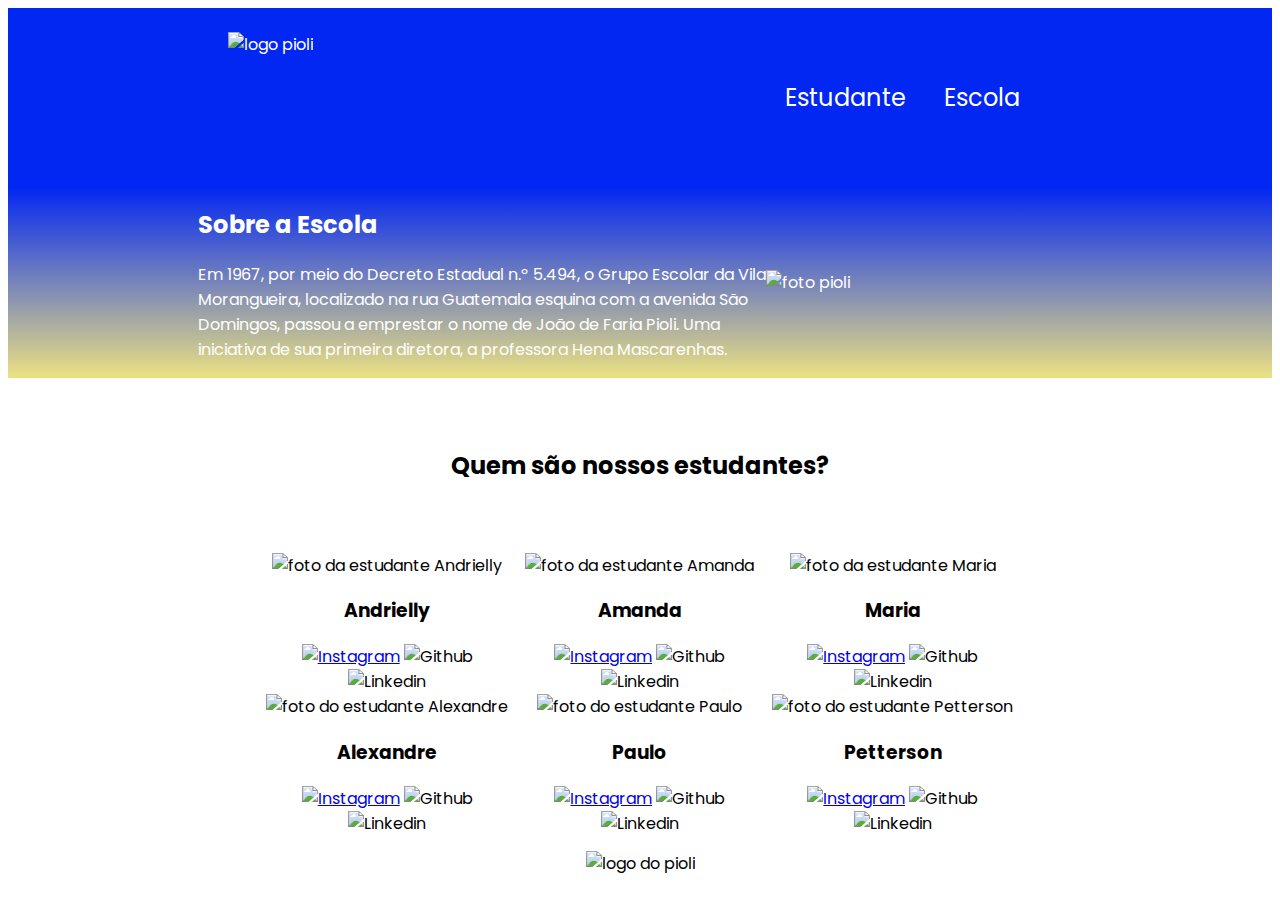
==== index.html @ d15a7394 "kkkk" ====
<!DOCTYPE html>
<html lang="en">
<head>
	<meta charset="utf-8">
	<meta name="viewport" content="width=device-width, initial-scale=1.0">
	<title>Pioli</title>
	<style type="text/css">
		body {
			font-family: 'Poppins',sans-serif;

		}

		header {
			background-color: #0227F2;
			color: white;
		}

	</style>	
	<link rel="stylesheet" type="text/css" href="style.css">
	<link rel="preconnect" type="text/css" href="https:/fonts.googleapis.com">
	<link rel="preconnect" type="text/css" href="https:/fonts.gstatic.com" crossorigin>
	<link href="https://fonts.googleapis.com/css2?family=Inter:wght@700&family=Poppins:wght@400;700&display=swap" rel="stylesheet">
   	
</head>
<body>

	<header class="cabecalho">	
		<img class="cabecalho-imagem" src="./img/logo pioli.png" alt="logo pioli">
	  <ul class="cabecalho-lista-item">
	  	<li class="cabecalho-lista-item">Estudante</li>
	  	<li class="cabecalho-lista-item">Escola</li>
	  </ul>
	  </header>	

	  <section class="escola">
	  	<div class="escola-conteudo">
	  	<h2 class="escola-titulo">Sobre a Escola</h2>
	  	<p class="escola-texto-um">Em 1967, por meio do Decreto Estadual n.º 5.494, o Grupo Escolar da Vila Morangueira, localizado na rua Guatemala esquina com a avenida São Domingos, passou a emprestar o nome de João de Faria Pioli. Uma iniciativa de sua primeira diretora, a professora Hena Mascarenhas.</p>
	  	</div>

	  	<img class="escola-imagem" src="./img/foto pioli.png" alt="foto pioli">
	  </section>

	  <section class="estudante">
	  	<h2 class="estudante-titulo">Quem são nossos estudantes?</h2>
	<div class="estudante-todos"> 
		<span></span>
	  <div class="estudante-div">
	  	<img class="estudante-imagem" src="./img/Andrielly.png" alt="foto da estudante Andrielly">
	  	<h3 class="estudante-nome">Andrielly</h3>
	  	<a href="https://www.instagram.com/andrielly_sg/" target="_blank"><img class="estudante-icone" src="./img/instagram.png" alt="Instagram"></a>
	  	<img class="estudante-icone" src="./img/github.png" alt="Github">
	  	<img class="estudante-icone" src="./img/linkedin.png" alt="Linkedin">
	  </div>

	  <div class="estudante-div">
	  	<img class="estudante-imagem" src="./img/amanda.png" alt="foto da estudante Amanda">
	  	<h3 class="estudante-nome">Amanda</h3>
	  	<a href="https://www.instagram.com/aamandaacv/" target="_blank"><img class="estudante-icone" src="./img/instagram.png" alt="Instagram"></a>
	  	<img class="estudante-icone" src="./img/github.png" alt="Github">
	  	<img class="estudante-icone" src="./img/linkedin.png" alt="Linkedin">
	  </div>

	  <div class="estudante-div">
	  	<img class="estudante-imagem" src="./img/maria.png" alt="foto da estudante Maria">
	  	<h3 class="estudante-nome">Maria</h3>
	  	<a href="https://www.instagram.com/duda_noriss/" target="_blank"><img class="estudante-icone" src="./img/instagram.png" alt="Instagram"></a>
	  	<img class="estudante-icone" src="./img/github.png" alt="Github">
	  	<img class="estudante-icone" src="./img/linkedin.png" alt="Linkedin">
	  </div>	  
	  <span></span>
	  <div class="estudante-div">
	  	<img class="estudante-imagem" src="./img/alexandre.png" alt="foto do estudante Alexandre">
	  	<h3 class="estudante-nome">Alexandre</h3>
	  	<a href="https://www.instagram.com/xandi_souzaa/" target="_blank"><img class="estudante-icone" src="./img/instagram.png" alt="Instagram"></a>
	  	<img class="estudante-icone" src="./img/github.png" alt="Github">
	  	<img class="estudante-icone" src="./img/linkedin.png" alt="Linkedin">
	  </div>

	  <div class="estudante-div">
	  	<img class="estudante-imagem" src="./img/paulo.png" alt="foto do estudante Paulo">
	  	<h3 class="estudante-nome">Paulo</h3>
	  	<a href="https://www.instagram.com/vinicius_versan/" target="_blank"><img class="estudante-icone" src="./img/instagram.png" alt="Instagram"></a>
	  	<img class="estudante-icone" src="./img/github.png" alt="Github">
	  	<img class="estudante-icone" src="./img/linkedin.png" alt="Linkedin">
	  </div>	 

	  <div class="estudante-div">
	  	<img class="estudante-imagem" src="./img/petterson.png" alt="foto do estudante Petterson">
	  	<h3 class="estudante-nome">Petterson</h3>
	  	<a href="https://www.instagram.com/petter.rg/" target="_blank"><img class="estudante-icone" src="./img/instagram.png" alt="Instagram"></a>
	  	<img class="estudante-icone" src="./img/github.png" alt="Github">
	  	<img class="estudante-icone" src="./img/linkedin.png" alt="Linkedin">
	  </div>	  	   
	</div>  
	  </section>
	  <footer>
	  	<img src="./img/pioli letra.png" alt="logo do pioli">
	  </footer>
</body>
</html>
---- style.css ----
#0227F2
.cabecalho-imagem{
	width: 20%;
}
.cabecalho {
	background-color: #0227F2;
	color: white;
	display: flex;
	justify-content: space-around;
	padding: 24px 0;
}
.cabecalho-lista-item {
	display: inline-block;
	margin: 0 16px;
	padding: 24px 0;
	font-size: 24px;
}
.escola-imagem {
	width: 25%;
}
.escola {
	background-image: linear-gradient(#0227F2,#ECE181);
	color: white;
	display: flex;
	justify-content: center;
	align-items: center;
	padding: 24 0;
}
.escola-conteudo {
	width: 45%;
}
.estudante-imagem {
	width: 120px;
}
.estudante-icone {
	width: 24px;
}
.estudante-div {
	text-align: center;
}
.estudante-titulo {
	text-align: center;
	padding: 50px 0;
}
.estudante-todos {
	display: grid;
	grid-template-columns: 20% 20% 20% 20%;
}
 footer{
 	background-color: ;
 	padding: 15px 0;
 	text-align: center;
 }
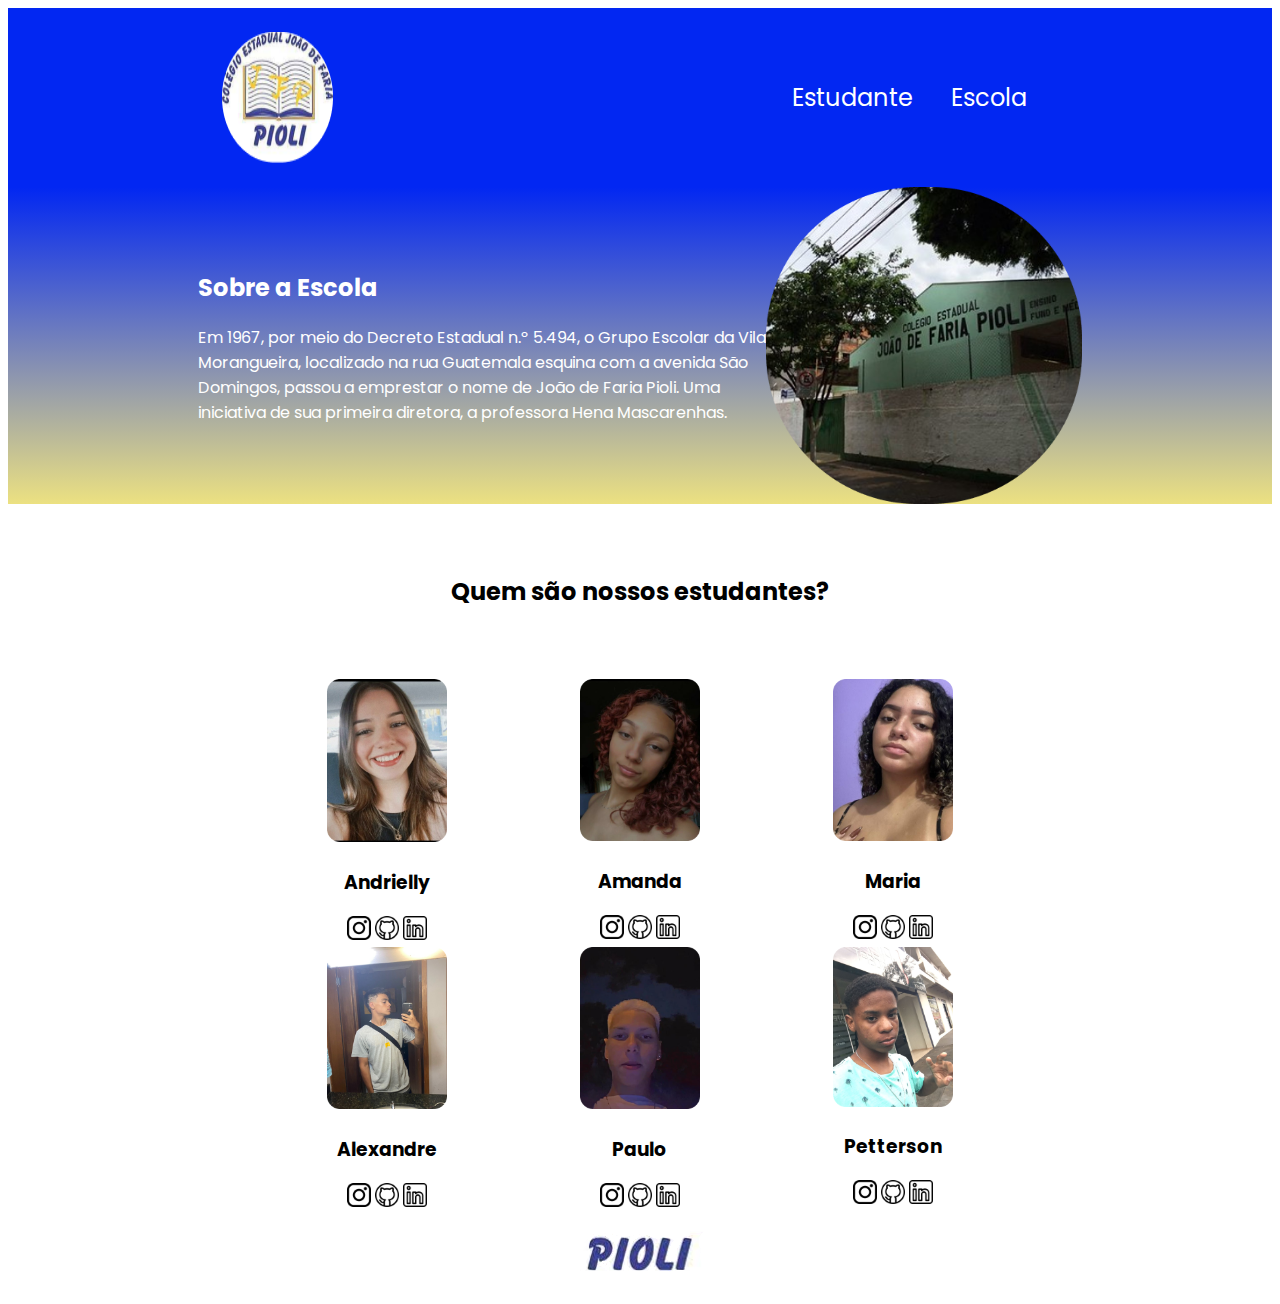
==== commit 0a55beb5: "kkk" ====
--- a/index.html
+++ b/index.html
@@ -46,7 +46,7 @@
 	<div class="estudante-todos"> 
 		<span></span>
 	  <div class="estudante-div">
-	  	<img class="estudante-imagem" src="./img/Andrielly.png" alt="foto da estudante Andrielly">
+	  	<img class="estudante-imagem" src="./img/andrielly.png" alt="foto da estudante Andrielly">
 	  	<h3 class="estudante-nome">Andrielly</h3>
 	  	<a href="https://www.instagram.com/andrielly_sg/" target="_blank"><img class="estudante-icone" src="./img/instagram.png" alt="Instagram"></a>
 	  	<img class="estudante-icone" src="./img/github.png" alt="Github">
